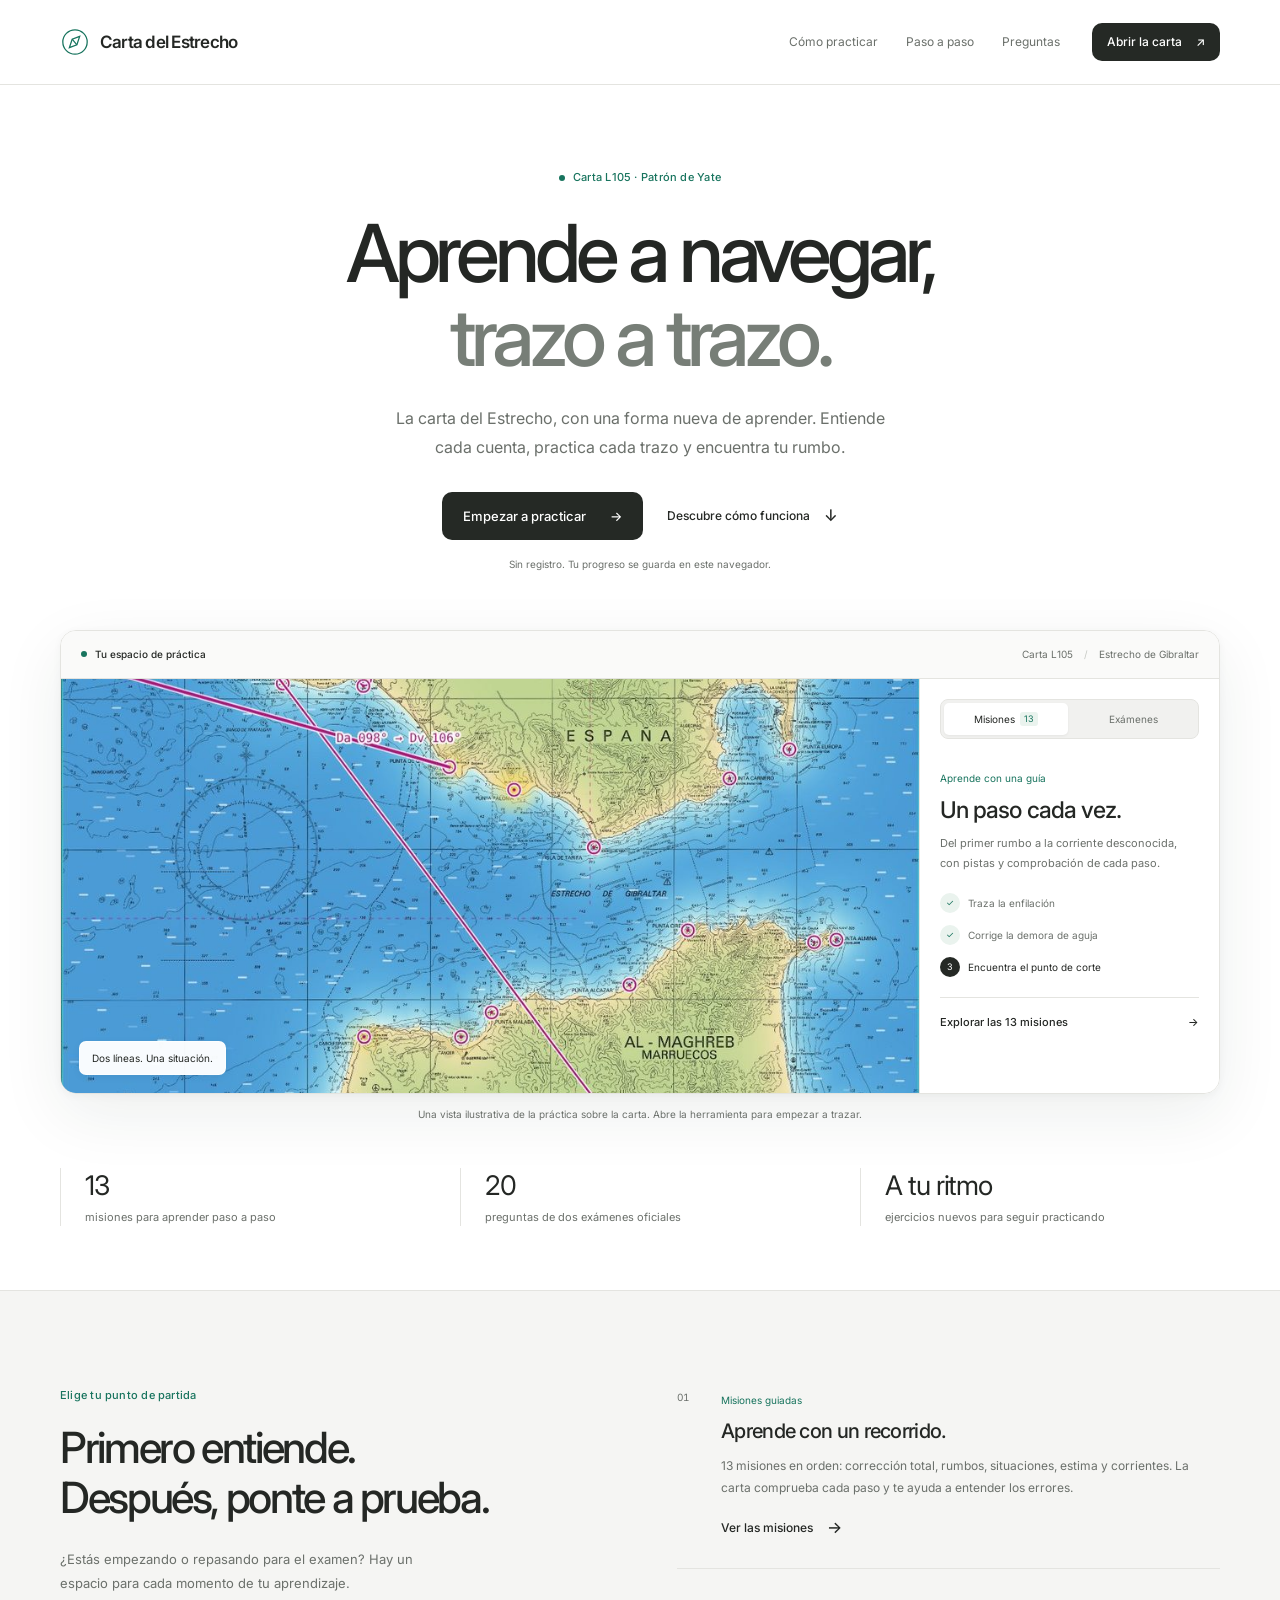
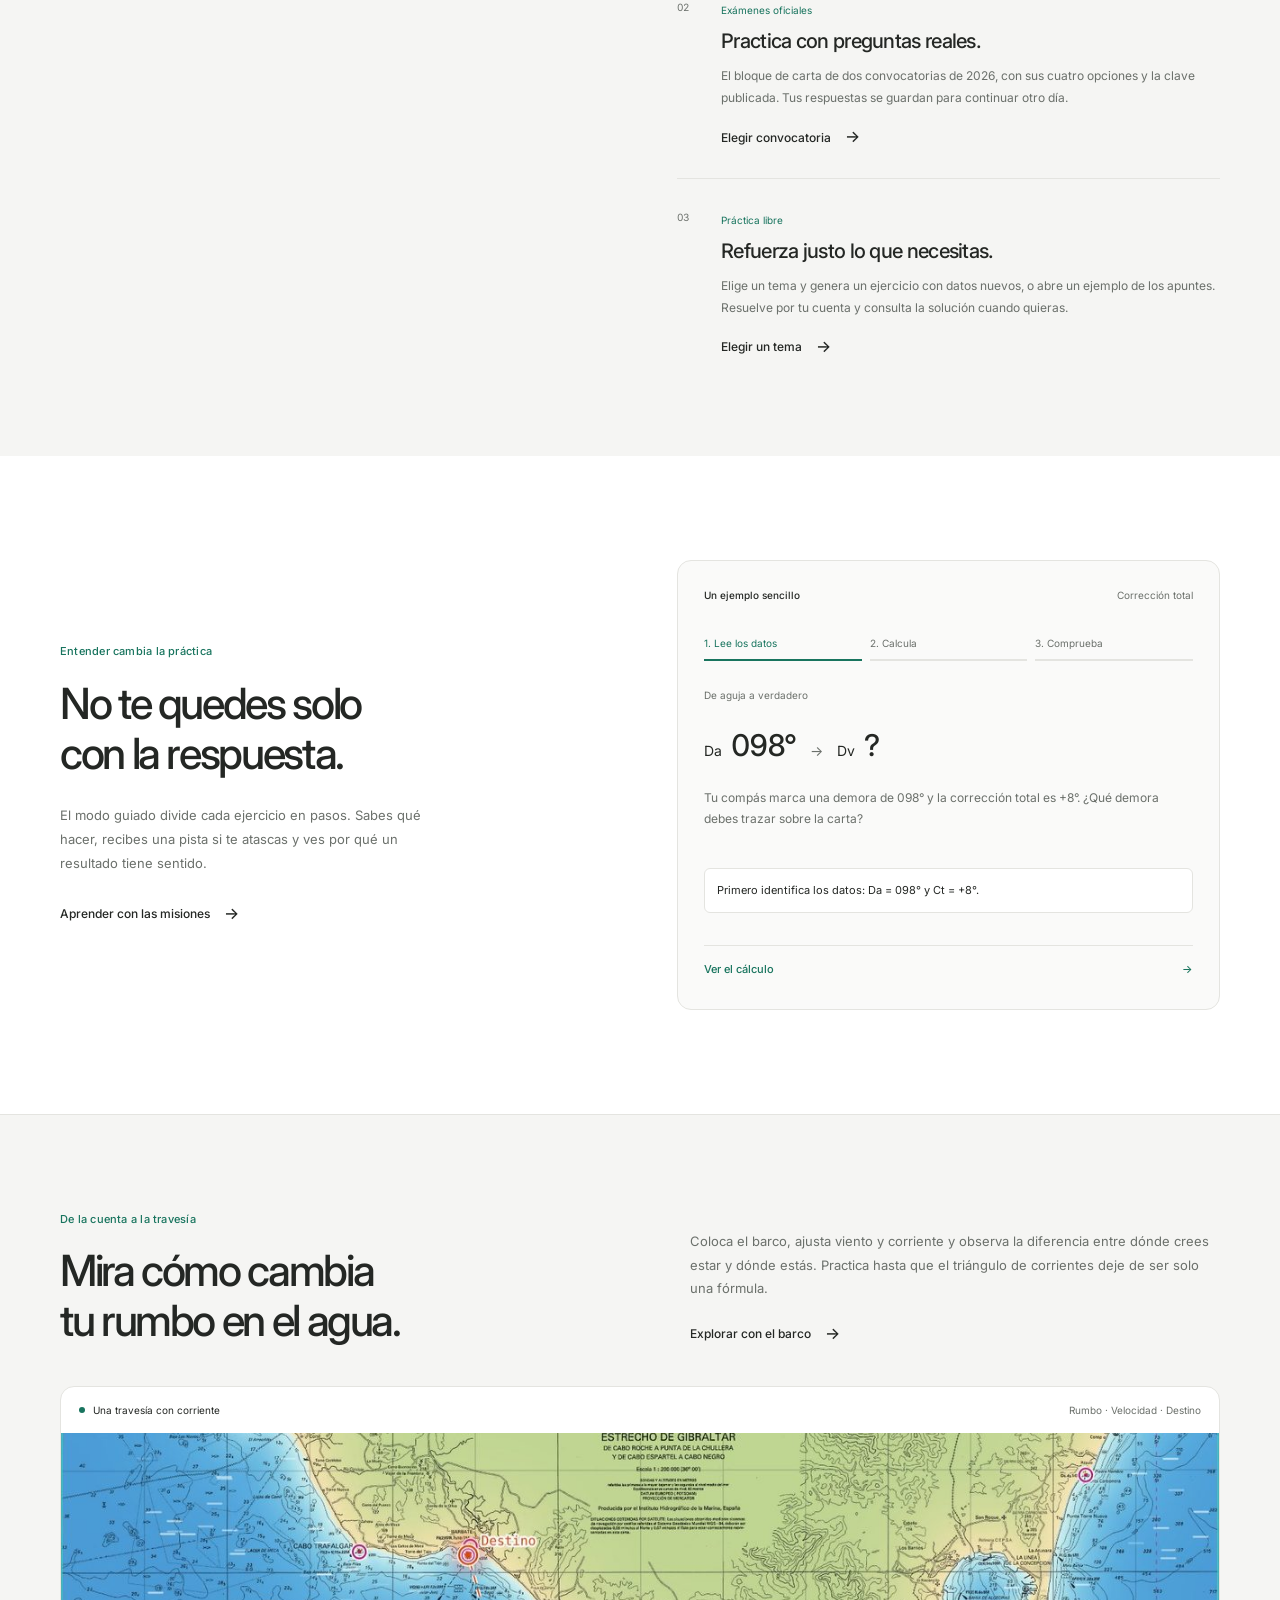
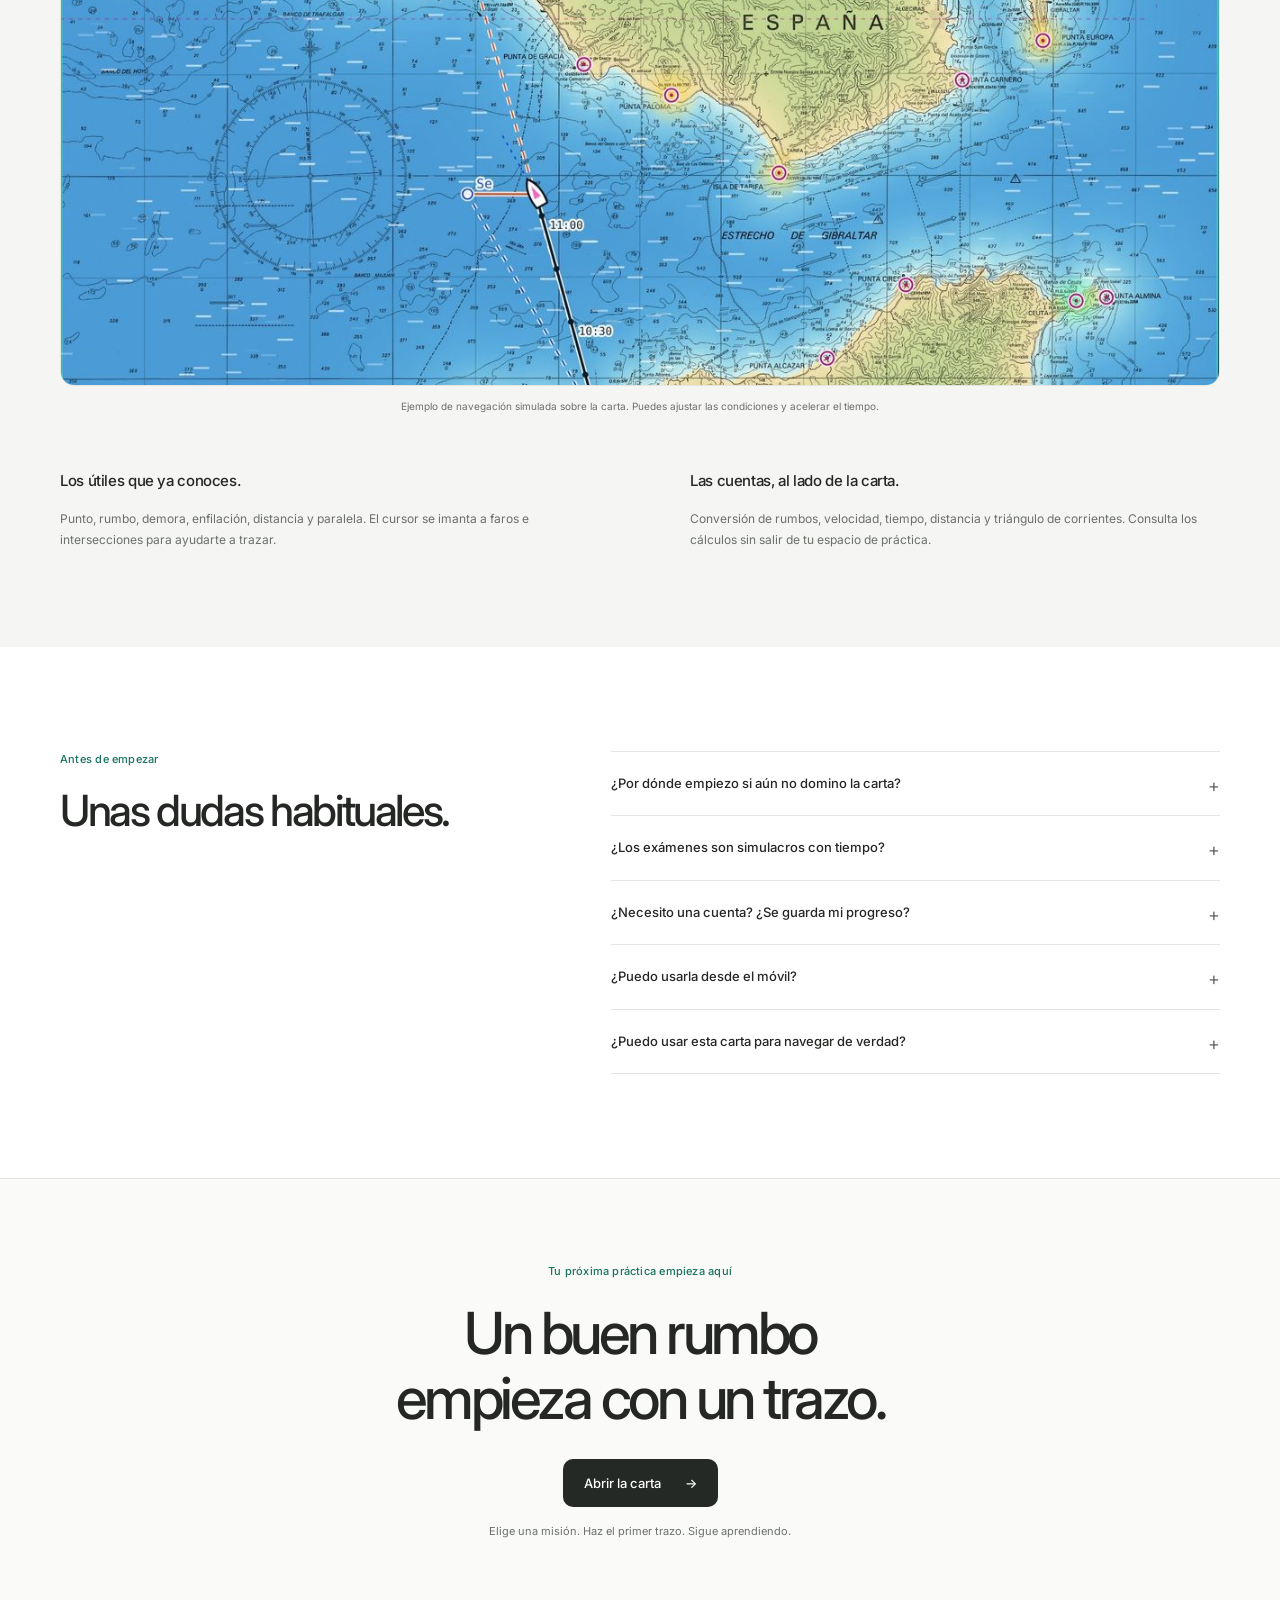
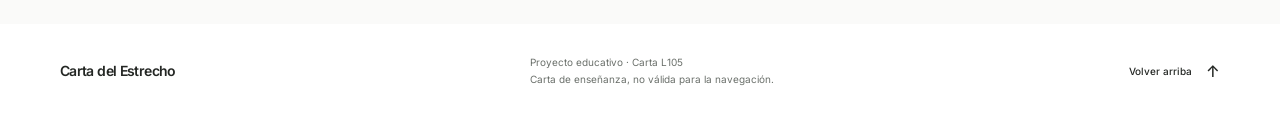
==== index.html @ 41e304f5 "Publicar primera beta de Carta del Estrecho" ====
<!doctype html>
<html lang="es">
<head>
  <meta charset="utf-8">
  <meta name="viewport" content="width=device-width, initial-scale=1">
  <meta name="theme-color" content="#f5f5f3">
  <title>Carta del Estrecho · Aprende a navegar, trazo a trazo</title>
  <meta name="description" content="Practica la carta L105 del Estrecho: 13 misiones guiadas, preguntas oficiales de Patrón de Yate, ejercicios libres y un barco para explorar viento y corriente.">
  <meta property="og:title" content="Carta del Estrecho · Aprende a navegar, trazo a trazo">
  <meta property="og:description" content="Tu espacio de práctica para la carta de Patrón de Yate. Aprende paso a paso o pon a prueba lo que sabes.">
  <meta property="og:image" content="img/guiado.jpg">
  <link rel="preconnect" href="https://fonts.googleapis.com">
  <link rel="preconnect" href="https://fonts.gstatic.com" crossorigin>
  <link href="https://fonts.googleapis.com/css2?family=Inter:wght@400;500;600;700&display=swap" rel="stylesheet">
  <link rel="stylesheet" href="theme.css">
  <link rel="stylesheet" href="styles.css">
  <script src="landing.js" defer></script>
</head>
<body>
  <a class="skip-link" href="#contenido">Saltar al contenido</a>
  <header class="site-header">
    <div class="container header-inner">
      <a class="site-brand" href="index.html" aria-label="Carta del Estrecho, inicio">
        <svg class="brand-symbol" viewBox="0 0 32 32" fill="none" aria-hidden="true"><circle cx="16" cy="16" r="13"/><path d="m21 10-3 9-8 3 3-9 8-3Z"/><path d="m13 13 5 6"/></svg>
        <span>Carta del Estrecho</span>
      </a>
      <nav class="site-nav" aria-label="Navegación principal">
        <a href="#practicar">Cómo practicar</a>
        <a href="#como">Paso a paso</a>
        <a href="#preguntas">Preguntas</a>
      </nav>
      <a class="button button-small" href="carta/index.html">Abrir la carta <span aria-hidden="true">↗</span></a>
    </div>
  </header>

  <main id="contenido">
    <section class="hero container" aria-labelledby="hero-title">
      <div class="hero-copy">
        <p class="eyebrow"><span class="status-dot" aria-hidden="true"></span> Carta L105 · Patrón de Yate</p>
        <h1 id="hero-title">Aprende a navegar,<br><span>trazo a trazo.</span></h1>
        <p class="hero-description">La carta del Estrecho, con una forma nueva de aprender. Entiende cada cuenta, practica cada trazo y encuentra tu rumbo.</p>
        <div class="hero-actions">
          <a class="button" href="carta/index.html#misiones">Empezar a practicar <span aria-hidden="true">→</span></a>
          <a class="text-link" href="#como">Descubre cómo funciona <span aria-hidden="true">↓</span></a>
        </div>
        <p class="hero-note">Sin registro. Tu progreso se guarda en este navegador.</p>
      </div>

      <figure class="product-figure">
        <div class="product-preview">
          <div class="preview-topbar" aria-hidden="true">
            <span class="preview-title"><span class="status-dot"></span> Tu espacio de práctica</span>
            <span>Carta L105 <span class="preview-divider">/</span> Estrecho de Gibraltar</span>
          </div>
          <div class="preview-workspace">
            <div class="preview-chart">
              <svg viewBox="150 270 1018 628" preserveAspectRatio="xMidYMid slice" role="img" aria-label="Ejemplo de una enfilación y una demora trazadas sobre la carta del Estrecho">
                <image href="img/guiado.jpg" x="0" y="0" width="1600" height="1000"/>
              </svg>
              <span class="map-caption">Dos líneas. Una situación.</span>
            </div>
            <div class="preview-notebook">
              <div class="preview-tabs" role="tablist" aria-label="Vista de ejemplo">
                <button id="preview-tab-misiones" role="tab" data-preview="misiones" aria-controls="preview-misiones" aria-selected="true">Misiones <span>13</span></button>
                <button id="preview-tab-examenes" role="tab" data-preview="examenes" aria-controls="preview-examenes" aria-selected="false" tabindex="-1">Exámenes</button>
              </div>
              <div id="preview-misiones" role="tabpanel" aria-labelledby="preview-tab-misiones">
                <span class="preview-kicker">Aprende con una guía</span>
                <h2>Un paso cada vez.</h2>
                <p>Del primer rumbo a la corriente desconocida, con pistas y comprobación de cada paso.</p>
                <ol class="preview-checklist">
                  <li><span aria-hidden="true">✓</span> Traza la enfilación</li>
                  <li><span aria-hidden="true">✓</span> Corrige la demora de aguja</li>
                  <li class="current"><span aria-hidden="true">3</span> Encuentra el punto de corte</li>
                </ol>
                <a class="preview-link" href="carta/index.html#misiones">Explorar las 13 misiones <span aria-hidden="true">→</span></a>
              </div>
              <div id="preview-examenes" role="tabpanel" aria-labelledby="preview-tab-examenes" hidden>
                <span class="preview-kicker">Pon a prueba lo que sabes</span>
                <h2>A tu ritmo.</h2>
                <p>Dos convocatorias de 2026. Preguntas oficiales con cuatro opciones, corrección y ayuda cuando la necesites.</p>
                <div class="preview-exam-list"><span>Abril de 2026 <strong>10 preguntas</strong></span><span>Junio de 2026 <strong>10 preguntas</strong></span></div>
                <a class="preview-link" href="carta/index.html#examenes">Elegir un examen <span aria-hidden="true">→</span></a>
              </div>
            </div>
          </div>
        </div>
        <figcaption>Una vista ilustrativa de la práctica sobre la carta. Abre la herramienta para empezar a trazar.</figcaption>
      </figure>

      <dl class="hero-facts">
        <div><dt>13</dt><dd>misiones para aprender paso a paso</dd></div>
        <div><dt>20</dt><dd>preguntas de dos exámenes oficiales</dd></div>
        <div><dt>A tu ritmo</dt><dd>ejercicios nuevos para seguir practicando</dd></div>
      </dl>
    </section>

    <section id="practicar" class="practice-section section-border" aria-labelledby="practice-title">
      <div class="container practice-layout">
        <div class="section-heading">
          <p class="eyebrow">Elige tu punto de partida</p>
          <h2 id="practice-title">Primero entiende.<br>Después, ponte a prueba.</h2>
          <p>¿Estás empezando o repasando para el examen? Hay un espacio para cada momento de tu aprendizaje.</p>
        </div>
        <div class="practice-paths">
          <article class="practice-path">
            <span class="path-number">01</span>
            <div><span class="path-label">Misiones guiadas</span><h3>Aprende con un recorrido.</h3><p>13 misiones en orden: corrección total, rumbos, situaciones, estima y corrientes. La carta comprueba cada paso y te ayuda a entender los errores.</p><a class="text-link" href="carta/index.html#misiones">Ver las misiones <span aria-hidden="true">→</span></a></div>
          </article>
          <article class="practice-path">
            <span class="path-number">02</span>
            <div><span class="path-label">Exámenes oficiales</span><h3>Practica con preguntas reales.</h3><p>El bloque de carta de dos convocatorias de 2026, con sus cuatro opciones y la clave publicada. Tus respuestas se guardan para continuar otro día.</p><a class="text-link" href="carta/index.html#examenes">Elegir convocatoria <span aria-hidden="true">→</span></a></div>
          </article>
          <article class="practice-path">
            <span class="path-number">03</span>
            <div><span class="path-label">Práctica libre</span><h3>Refuerza justo lo que necesitas.</h3><p>Elige un tema y genera un ejercicio con datos nuevos, o abre un ejemplo de los apuntes. Resuelve por tu cuenta y consulta la solución cuando quieras.</p><a class="text-link" href="carta/index.html#practica">Elegir un tema <span aria-hidden="true">→</span></a></div>
          </article>
        </div>
      </div>
    </section>

    <section id="como" class="how-section container" aria-labelledby="how-title">
      <div class="section-heading how-heading">
        <p class="eyebrow">Entender cambia la práctica</p>
        <h2 id="how-title">No te quedes solo<br>con la respuesta.</h2>
        <p>El modo guiado divide cada ejercicio en pasos. Sabes qué hacer, recibes una pista si te atascas y ves por qué un resultado tiene sentido.</p>
        <a class="text-link" href="carta/index.html#misiones">Aprender con las misiones <span aria-hidden="true">→</span></a>
      </div>
      <div class="guide-demo" aria-label="Ejemplo de cómo funciona la ayuda">
        <div class="demo-topline"><span>Un ejemplo sencillo</span><span>Corrección total</span></div>
        <div class="demo-tabs" role="tablist" aria-label="Pasos del ejemplo">
          <button id="demo-tab-0" role="tab" data-demo="0" aria-controls="demo-panel" aria-selected="true">1. Lee los datos</button>
          <button id="demo-tab-1" role="tab" data-demo="1" aria-controls="demo-panel" aria-selected="false" tabindex="-1">2. Calcula</button>
          <button id="demo-tab-2" role="tab" data-demo="2" aria-controls="demo-panel" aria-selected="false" tabindex="-1">3. Comprueba</button>
        </div>
        <div id="demo-panel" role="tabpanel" aria-labelledby="demo-tab-0" tabindex="0">
          <p class="demo-label" id="demo-label">De aguja a verdadero</p>
          <div class="demo-equation" id="demo-equation">Da <strong>098°</strong> <span>→</span> Dv <strong>?</strong></div>
          <p id="demo-description">Tu compás marca una demora de 098° y la corrección total es +8°. ¿Qué demora debes trazar sobre la carta?</p>
          <div class="demo-feedback" id="demo-feedback">Primero identifica los datos: Da = 098° y Ct = +8°.</div>
        </div>
        <button class="demo-next" id="demo-next">Ver el cálculo <span aria-hidden="true">→</span></button>
      </div>
    </section>

    <section class="simulator-section section-border" aria-labelledby="sim-title">
      <div class="container">
        <div class="simulator-heading">
          <div class="section-heading"><p class="eyebrow">De la cuenta a la travesía</p><h2 id="sim-title">Mira cómo cambia<br>tu rumbo en el agua.</h2></div>
          <div class="simulator-copy"><p>Coloca el barco, ajusta viento y corriente y observa la diferencia entre dónde crees estar y dónde estás. Practica hasta que el triángulo de corrientes deje de ser solo una fórmula.</p><a class="text-link" href="carta/index.html#barco">Explorar con el barco <span aria-hidden="true">→</span></a></div>
        </div>
        <figure class="simulator-figure">
          <div class="simulator-frame">
            <div class="simulator-toolbar"><span><span class="status-dot" aria-hidden="true"></span> Una travesía con corriente</span><span>Rumbo · Velocidad · Destino</span></div>
            <svg viewBox="228 88 1286 757" preserveAspectRatio="xMidYMid slice" role="img" aria-label="Ejemplo del barco navegando desde Tánger hacia Barbate, con su estela, estima y destino">
              <image href="img/barco.jpg" x="0" y="0" width="1600" height="1000"/>
            </svg>
          </div>
          <figcaption>Ejemplo de navegación simulada sobre la carta. Puedes ajustar las condiciones y acelerar el tiempo.</figcaption>
        </figure>
        <div class="tool-notes">
          <div><h3>Los útiles que ya conoces.</h3><p>Punto, rumbo, demora, enfilación, distancia y paralela. El cursor se imanta a faros e intersecciones para ayudarte a trazar.</p></div>
          <div><h3>Las cuentas, al lado de la carta.</h3><p>Conversión de rumbos, velocidad, tiempo, distancia y triángulo de corrientes. Consulta los cálculos sin salir de tu espacio de práctica.</p></div>
        </div>
      </div>
    </section>

    <section id="preguntas" class="faq-section container" aria-labelledby="faq-title">
      <div class="section-heading"><p class="eyebrow">Antes de empezar</p><h2 id="faq-title">Unas dudas habituales.</h2></div>
      <div class="faq-list">
        <details><summary>¿Por dónde empiezo si aún no domino la carta?</summary><p>Abre la pestaña Misiones y empieza por la primera: la corrección total. Las 13 misiones se desbloquean en orden. Tienes indicaciones y pistas para avanzar sin tener que saberlo todo de antemano.</p></details>
        <details><summary>¿Los exámenes son simulacros con tiempo?</summary><p>Son las preguntas del bloque de carta de dos convocatorias oficiales de 2026, en modo práctica: sin cronómetro, con corrección al responder y ayuda opcional. Puedes saltar entre preguntas y continuar más adelante.</p></details>
        <details><summary>¿Necesito una cuenta? ¿Se guarda mi progreso?</summary><p>No necesitas registrarte. Las respuestas, las misiones completadas y los trazados se guardan en este navegador. Si cambias de dispositivo o borras sus datos, ese progreso no se traslada.</p></details>
        <details><summary>¿Puedo usarla desde el móvil?</summary><p>La interfaz se adapta a pantallas pequeñas. Para medir y trazar con más precisión y ver el cuaderno junto a la carta, resulta más cómodo usar un ordenador o una pantalla grande.</p></details>
        <details><summary>¿Puedo usar esta carta para navegar de verdad?</summary><p>Es un proyecto educativo sobre una carta de enseñanza. Sirve para practicar y preparar el bloque de carta de Patrón de Yate; no es válida para la navegación real.</p></details>
      </div>
    </section>

    <section class="closing-section section-border">
      <div class="container closing-inner"><p class="eyebrow">Tu próxima práctica empieza aquí</p><h2>Un buen rumbo<br>empieza con un trazo.</h2><a class="button" href="carta/index.html#misiones">Abrir la carta <span aria-hidden="true">→</span></a><p>Elige una misión. Haz el primer trazo. Sigue aprendiendo.</p></div>
    </section>
  </main>

  <footer class="site-footer container">
    <a class="site-brand" href="index.html">Carta del Estrecho</a>
    <p>Proyecto educativo · Carta L105<br>Carta de enseñanza, no válida para la navegación.</p>
    <a class="text-link" href="#contenido">Volver arriba <span aria-hidden="true">↑</span></a>
  </footer>
</body>
</html>
---- theme.css ----
/* Foundations — shared by the interface and the canvas chrome. */
:root {
  --bg: #f5f5f3;
  --panel: #ffffff;
  --panel2: #f1f1ef;
  --field: #fafaf9;
  --rule: #e4e4e0;
  --rule-hover: #c6c9c4;
  --text: #242724;
  --muted: #6b706b;
  --accent: #18745e;
  --accent-soft: #eaf3ee;
  --mag: #77558a;
  --mag-soft: #f3edf6;
  --ok: #26704d;
  --ok-soft: #eaf5ed;
  --bad: #b33f46;
  --bad-soft: #fbeef0;
  --gold: #8a6828;
  --warning: #8d5725;
  --warning-soft: #faf1e7;
  --primary: #252925;
  --on-primary: #ffffff;
  --on-accent: #ffffff;
  --on-mag: #ffffff;
  --glass: rgba(255, 255, 255, .96);
  --shadow: 0 8px 28px rgba(24, 32, 26, .08), 0 2px 6px rgba(24, 32, 26, .04);
  --radius-sm: 6px;
  --radius: 10px;
  --radius-lg: 14px;
  --f-ui: "Inter", -apple-system, BlinkMacSystemFont, "Segoe UI", sans-serif;
  --f-mono: ui-monospace, "SFMono-Regular", Menlo, Consolas, monospace;
  color-scheme: light;
}

body[data-tema="noche"] {
  --bg: #171b19;
  --panel: #202522;
  --panel2: #2b322d;
  --field: #252b27;
  --rule: #373e39;
  --rule-hover: #59655d;
  --text: #ecefeb;
  --muted: #a7b0a8;
  --accent: #8dc9af;
  --accent-soft: #2b4036;
  --mag: #c4a7d4;
  --mag-soft: #3a2e42;
  --ok: #91cda7;
  --ok-soft: #283e30;
  --bad: #efa3a9;
  --bad-soft: #482e33;
  --gold: #d6bc80;
  --warning: #e5bb8d;
  --warning-soft: #403326;
  --primary: #ecefeb;
  --on-primary: #202522;
  --on-accent: #173528;
  --on-mag: #30223a;
  --glass: rgba(32, 37, 34, .96);
  --shadow: 0 8px 28px rgba(0, 0, 0, .22), 0 2px 6px rgba(0, 0, 0, .12);
  color-scheme: dark;
}
---- styles.css ----
/* Landing layout. Colors, fonts and radii are shared with the chart in theme.css. */
* { box-sizing: border-box; }
html { scroll-behavior: smooth; scroll-padding-top: 100px; }
body {
  margin: 0;
  background: var(--panel);
  color: var(--text);
  font: 15px/1.6 var(--f-ui);
  -webkit-font-smoothing: antialiased;
}
a { color: inherit; text-decoration: none; }
button { font: inherit; color: inherit; cursor: pointer; }
button, a { -webkit-tap-highlight-color: transparent; touch-action: manipulation; }
button:disabled { cursor: default; }
img, svg { display: block; max-width: 100%; }
figure, p { margin: 0; }
button[hidden], [role="tabpanel"][hidden] { display: none; }
:focus-visible { outline: 2px solid var(--accent); outline-offset: 5px; }
::selection { color: var(--accent); background: var(--accent-soft); }
.container { width: min(1160px, calc(100% - 80px)); margin-inline: auto; }
.section-border { border-top: 1px solid var(--rule); }
.skip-link { position: fixed; top: 12px; left: 12px; z-index: 20; padding: 10px 16px; color: var(--on-primary); background: var(--primary); border-radius: var(--radius); transform: translateY(-160%); }
.skip-link:focus { transform: translateY(0); }

/* Quiet navigation, with the chart always one click away. */
.site-header { position: sticky; top: 0; z-index: 10; background: var(--glass); border-bottom: 1px solid var(--rule); backdrop-filter: blur(16px); }
.header-inner { min-height: 84px; display: flex; align-items: center; gap: 32px; justify-content: space-between; }
.site-brand { display: inline-flex; align-items: center; gap: 10px; font-size: 17px; font-weight: 600; line-height: 1.2; letter-spacing: -.045em; }
.brand-symbol { width: 30px; height: 30px; stroke: var(--accent); stroke-width: 1.35; flex-shrink: 0; }
.site-nav { display: flex; gap: 28px; margin-left: auto; font-size: 12px; color: var(--muted); }
.site-nav a:hover, .text-link:hover { color: var(--accent); }
.button { display: inline-flex; justify-content: center; align-items: center; gap: 24px; min-height: 48px; padding: 12px 20px; border: 1px solid transparent; border-radius: var(--radius); background: var(--primary); color: var(--on-primary); font-size: 13px; font-weight: 500; line-height: 1.4; }
.button:hover { background: #3e453f; }
.button-small { min-height: 38px; padding: 8px 14px; gap: 14px; font-size: 12px; }
.text-link { display: inline-flex; align-items: center; gap: 14px; font-size: 12px; font-weight: 500; }
.text-link span { font-size: 16px; }
.eyebrow { display: flex; align-items: center; gap: 8px; color: var(--accent); font-size: 11px; font-weight: 500; letter-spacing: .02em; }
.status-dot { display: inline-block; flex-shrink: 0; width: 6px; height: 6px; border-radius: 50%; background: var(--accent); }

/* The actual chart imagery anchors the hero. */
.hero { padding-top: 84px; }
.hero-copy { max-width: 760px; margin: 0 auto; text-align: center; }
.hero .eyebrow { justify-content: center; }
h1 { margin: 24px 0; font-size: clamp(46px, 6.4vw, 80px); font-weight: 500; line-height: 1.06; letter-spacing: -.065em; }
h1 span { color: #777e77; }
.hero-description { max-width: 520px; margin-inline: auto; color: var(--muted); font-size: 16px; line-height: 1.8; text-wrap: pretty; }
.hero-actions { display: flex; flex-wrap: wrap; align-items: center; justify-content: center; gap: 16px 24px; margin-top: 30px; }
.hero-note { margin-top: 16px; color: var(--muted); font-size: 10px; }
.product-figure { margin-top: 58px; }
.product-preview { overflow: hidden; border: 1px solid var(--rule); border-radius: 16px; box-shadow: 0 20px 64px rgba(31, 46, 37, .08), 0 2px 8px rgba(31, 46, 37, .04); }
.preview-topbar { min-height: 48px; display: flex; align-items: center; justify-content: space-between; gap: 12px; padding: 12px 20px; background: var(--field); border-bottom: 1px solid var(--rule); color: var(--muted); font-size: 10px; }
.preview-title { display: inline-flex; align-items: center; gap: 8px; color: var(--text); font-weight: 500; }
.preview-divider { padding: 0 8px; color: var(--rule-hover); }
.preview-workspace { display: grid; grid-template-columns: minmax(0, 1fr) 300px; }
.preview-chart { position: relative; min-width: 0; min-height: 414px; overflow: hidden; background: #9cc2d2; }
.preview-chart > svg { width: 100%; height: 100%; position: absolute; inset: 0; }
.map-caption { position: absolute; bottom: 18px; left: 18px; padding: 8px 12px; border: 1px solid rgba(255, 255, 255, .6); border-radius: 7px; background: var(--glass); color: var(--text); font-size: 10px; box-shadow: 0 2px 8px rgba(0, 0, 0, .05); }
.preview-notebook { padding: 20px; border-left: 1px solid var(--rule); background: var(--panel); }
.preview-tabs { display: flex; gap: 4px; padding: 3px; margin-bottom: 26px; border: 1px solid var(--rule); border-radius: 8px; background: var(--panel2); }
.preview-tabs button { display: flex; align-items: center; justify-content: center; gap: 5px; flex: 1; min-height: 32px; padding: 5px; border: 0; border-radius: 5px; background: none; color: var(--muted); font-size: 10px; }
.preview-tabs button[aria-selected="true"] { background: var(--panel); color: var(--text); box-shadow: 0 1px 3px rgba(0, 0, 0, .05); }
.preview-tabs button span { padding: 0 4px; border-radius: 3px; background: var(--accent-soft); color: var(--accent); font-size: 9px; }
.preview-kicker { color: var(--accent); font-size: 10px; }
.preview-notebook h2 { margin: 8px 0 10px; font-size: 23px; font-weight: 500; letter-spacing: -.04em; line-height: 1.2; }
.preview-notebook p { color: var(--muted); font-size: 11px; line-height: 1.75; }
.preview-checklist { display: grid; gap: 12px; margin: 20px 0; padding: 0; list-style: none; font-size: 10px; color: var(--muted); }
.preview-checklist li { display: flex; align-items: center; gap: 8px; }
.preview-checklist li > span { display: grid; place-items: center; flex: 0 0 20px; height: 20px; border-radius: 50%; background: var(--accent-soft); color: var(--accent); font-size: 9px; }
.preview-checklist .current { color: var(--text); }
.preview-checklist .current > span { background: var(--primary); color: var(--on-primary); }
.preview-link { display: flex; align-items: center; justify-content: space-between; gap: 8px; padding-top: 16px; border-top: 1px solid var(--rule); font-size: 11px; font-weight: 500; }
.preview-link:hover { color: var(--accent); }
.preview-exam-list { display: grid; margin: 18px 0; gap: 8px; }
.preview-exam-list > span { display: grid; gap: 4px; padding: 10px 12px; border: 1px solid var(--rule); border-radius: var(--radius-sm); font-size: 11px; }
.preview-exam-list strong { color: var(--muted); font-size: 10px; font-weight: 400; }
figcaption { margin-top: 12px; text-align: center; font-size: 10px; color: var(--muted); }
.hero-facts { display: grid; grid-template-columns: repeat(3, minmax(0, 1fr)); gap: 40px; margin: 46px 0 0; padding: 0 0 64px; }
.hero-facts > div { padding-left: 24px; border-left: 1px solid var(--rule); }
.hero-facts dt { font-size: 27px; line-height: 1.3; letter-spacing: -.04em; }
.hero-facts dd { margin: 6px 0 0; font-size: 11px; color: var(--muted); }

/* Three distinct learning paths, rather than a long mixed feature list. */
.practice-section { padding: 96px 0; background: var(--bg); }
.practice-layout { display: grid; grid-template-columns: minmax(0, 1fr) minmax(0, 1.05fr); gap: 100px; }
.section-heading h2 { margin: 18px 0 24px; font-size: clamp(30px, 3.5vw, 43px); font-weight: 500; line-height: 1.16; letter-spacing: -.055em; text-wrap: balance; }
.section-heading > p:not(.eyebrow) { max-width: 390px; color: var(--muted); font-size: 13px; line-height: 1.85; }
.practice-paths { display: grid; }
.practice-path { display: grid; grid-template-columns: 28px minmax(0, 1fr); gap: 16px; padding: 28px 0; border-top: 1px solid var(--rule); }
.practice-path:first-child { padding-top: 0; border-top: 0; }
.practice-path:last-child { padding-bottom: 0; }
.path-number { padding-top: 2px; font-size: 10px; color: var(--muted); font-variant-numeric: tabular-nums; }
.path-label { font-size: 10px; color: var(--accent); }
.practice-path h3 { margin: 6px 0 10px; font-size: 20px; font-weight: 500; line-height: 1.4; letter-spacing: -.035em; }
.practice-path p { color: var(--muted); font-size: 12px; line-height: 1.8; }
.practice-path .text-link { margin-top: 16px; }

/* A small, working example makes the guided flow concrete. */
.how-section { display: grid; grid-template-columns: minmax(0, 1fr) minmax(0, 1.05fr); align-items: center; gap: 100px; padding-block: 104px; }
.how-heading .text-link { margin-top: 26px; }
.guide-demo { padding: 26px; border: 1px solid var(--rule); border-radius: var(--radius-lg); background: var(--field); }
.demo-topline { display: flex; flex-wrap: wrap; justify-content: space-between; gap: 8px; font-size: 10px; color: var(--muted); }
.demo-topline > span:first-child { color: var(--text); font-weight: 500; }
.demo-tabs { display: grid; grid-template-columns: repeat(3, minmax(0, 1fr)); gap: 8px; margin-top: 24px; }
.demo-tabs button { padding: 8px 0; border: 0; border-bottom: 2px solid var(--rule); background: none; color: var(--muted); font-size: 10px; text-align: left; }
.demo-tabs button[aria-selected="true"] { color: var(--accent); border-color: var(--accent); }
.demo-label { margin-top: 26px; color: var(--muted); font-size: 10px; }
.demo-equation { display: flex; flex-wrap: wrap; align-items: baseline; gap: 9px; margin: 18px 0; font-size: 14px; }
.demo-equation strong { font-size: 30px; font-weight: 500; letter-spacing: -.04em; font-variant-numeric: tabular-nums; }
.demo-equation > span { color: var(--muted); padding: 0 5px; }
#demo-panel { min-height: 240px; }
#demo-description { min-height: 63px; color: var(--muted); font-size: 12px; line-height: 1.75; }
.demo-feedback { padding: 12px; margin-top: 18px; border: 1px solid var(--rule); border-radius: var(--radius-sm); background: var(--panel); font-size: 11px; line-height: 1.7; }
.demo-feedback.is-correct { border-color: transparent; background: var(--ok-soft); color: var(--ok); }
.demo-next { display: flex; justify-content: space-between; align-items: center; gap: 12px; width: 100%; min-height: 38px; padding: 10px 0 0; margin-top: 18px; border: 0; border-top: 1px solid var(--rule); background: none; color: var(--accent); font-size: 11px; font-weight: 500; }

/* The simulator gets a real chart example and its own place in the story. */
.simulator-section { padding-block: 96px; background: var(--bg); }
.simulator-heading { display: grid; grid-template-columns: 1fr 1fr; align-items: end; gap: 100px; margin-bottom: 40px; }
.simulator-heading h2 { margin-bottom: 0; }
.simulator-copy > p { color: var(--muted); font-size: 13px; line-height: 1.8; }
.simulator-copy .text-link { margin-top: 20px; }
.simulator-frame { overflow: hidden; border: 1px solid var(--rule); border-radius: var(--radius-lg); background: var(--panel); }
.simulator-toolbar { min-height: 46px; display: flex; flex-wrap: wrap; align-items: center; justify-content: space-between; gap: 10px; padding: 12px 18px; font-size: 10px; }
.simulator-toolbar > span:first-child { display: inline-flex; align-items: center; gap: 8px; }
.simulator-toolbar > span:last-child { color: var(--muted); }
.simulator-frame > svg { width: 100%; aspect-ratio: 2.1; }
.tool-notes { display: grid; grid-template-columns: 1fr 1fr; gap: 100px; margin-top: 40px; }
.tool-notes h3 { font-size: 15px; font-weight: 500; letter-spacing: -.025em; }
.tool-notes p { color: var(--muted); font-size: 12px; line-height: 1.8; }

/* Details stay native, accessible and useful without JavaScript. */
.faq-section { display: grid; grid-template-columns: minmax(0, .85fr) minmax(0, 1.15fr); gap: 100px; padding-block: 104px; }
.faq-list details { border-bottom: 1px solid var(--rule); }
.faq-list details:first-child { border-top: 1px solid var(--rule); }
.faq-list summary { position: relative; list-style: none; padding: 22px 28px 22px 0; cursor: pointer; font-size: 13px; font-weight: 500; line-height: 1.5; }
.faq-list summary::-webkit-details-marker { display: none; }
.faq-list summary::after { position: absolute; top: 20px; right: 0; content: "+"; font-size: 18px; font-weight: 400; color: var(--muted); }
.faq-list details[open] summary::after { content: "−"; }
.faq-list details p { padding: 0 24px 24px 0; color: var(--muted); font-size: 12px; line-height: 1.85; }
.closing-section { padding-block: 84px; background: var(--field); }
.closing-inner { text-align: center; }
.closing-inner .eyebrow { justify-content: center; }
.closing-inner h2 { margin: 20px 0 28px; font-size: clamp(36px, 4.8vw, 58px); font-weight: 500; letter-spacing: -.06em; line-height: 1.12; }
.closing-inner > p:last-child { margin-top: 16px; font-size: 11px; color: var(--muted); }
.site-footer { display: flex; flex-wrap: wrap; align-items: center; justify-content: space-between; gap: 24px; padding-block: 30px; }
.site-footer .site-brand { font-size: 14px; }
.site-footer > p { font-size: 10px; line-height: 1.7; color: var(--muted); }
.site-footer .text-link { font-size: 10px; }

@media (max-width: 1000px) {
  .container { width: calc(100% - 48px); }
  .header-inner { gap: 24px; }
  .site-nav { gap: 18px; }
  .practice-layout, .how-section, .simulator-heading, .faq-section { gap: 48px; }
  .tool-notes { gap: 48px; }
  .preview-workspace { grid-template-columns: minmax(0, 1fr) 270px; }
  .preview-notebook { padding: 18px; }
}

@media (max-width: 760px) {
  .site-nav { display: none; }
  .header-inner { min-height: 70px; }
  .site-brand { font-size: 16px; }
  .hero { padding-top: 58px; }
  h1 { font-size: clamp(40px, 7vw, 58px); }
  .hero-description { max-width: 440px; font-size: 14px; }
  .product-figure { margin-top: 40px; }
  .preview-workspace { grid-template-columns: minmax(0, 1fr) 240px; }
  .preview-chart { min-height: 410px; }
  .preview-topbar > span:last-child { display: none; }
  .hero-facts { gap: 18px; padding-bottom: 48px; }
  .hero-facts > div { padding-left: 14px; }
  .hero-facts dt { font-size: 23px; }
  .hero-facts dd { font-size: 10px; }
  .practice-section, .simulator-section { padding-block: 64px; }
  .practice-layout, .how-section, .simulator-heading, .faq-section { grid-template-columns: minmax(0, 1fr); gap: 36px; }
  .how-section, .faq-section { padding-block: 64px; }
  .section-heading h2 { max-width: 480px; font-size: 35px; }
  .section-heading > p:not(.eyebrow) { max-width: 500px; }
  .how-heading .text-link { margin-top: 18px; }
  .practice-paths { max-width: 560px; }
  .guide-demo { max-width: 560px; }
  .simulator-heading { gap: 24px; }
  .simulator-copy { max-width: 500px; }
  .tool-notes { gap: 30px; }
  .simulator-frame > svg { aspect-ratio: 1.7; }
  .site-footer { gap: 18px; }
}

@media (max-width: 520px) {
  .container { width: calc(100% - 36px); }
  .header-inner { gap: 12px; min-height: 66px; }
  .site-brand { font-size: 14px; gap: 7px; }
  .brand-symbol { width: 24px; height: 24px; }
  .button-small { font-size: 10px; padding: 8px 10px; gap: 8px; }
  .hero { padding-top: 44px; }
  h1 { font-size: clamp(36px, 9vw, 48px); margin: 20px -6px; }
  .hero-description { font-size: 13px; }
  .hero-actions { flex-direction: column; gap: 18px; }
  .hero-note { font-size: 9px; }
  .product-preview { border-radius: 12px; }
  .preview-topbar { min-height: 40px; padding: 10px 14px; }
  .preview-workspace { grid-template-columns: minmax(0, 1fr); }
  .preview-chart { min-height: 225px; }
  .map-caption { bottom: 12px; left: 12px; font-size: 9px; }
  .preview-notebook { border-top: 1px solid var(--rule); border-left: 0; padding: 18px; }
  .preview-tabs { margin-bottom: 18px; }
  .preview-notebook h2 { font-size: 22px; }
  .preview-checklist { margin: 16px 0; gap: 8px; }
  .preview-notebook p { font-size: 12px; }
  .preview-exam-list { grid-template-columns: repeat(2, minmax(0, 1fr)); }
  figcaption { font-size: 9px; line-height: 1.7; }
  .hero-facts { grid-template-columns: repeat(2, minmax(0, 1fr)); gap: 24px; margin-top: 32px; }
  .hero-facts > div:last-child { grid-column: 1 / -1; }
  .hero-facts dt { font-size: 23px; }
  .hero-facts > div:last-child dt { font-size: 18px; }
  .hero-facts dd { font-size: 11px; }
  .section-heading h2 { font-size: 31px; margin-block: 14px 20px; }
  .practice-path { gap: 10px; grid-template-columns: 22px minmax(0, 1fr); }
  .practice-path h3 { font-size: 19px; }
  .guide-demo { padding: 18px; }
  .demo-equation { gap: 7px; font-size: 12px; }
  .demo-equation strong { font-size: 26px; }
  .demo-tabs { gap: 6px; }
  .demo-tabs button { font-size: 9px; }
  #demo-panel { min-height: 250px; }
  .simulator-toolbar { padding: 12px; }
  .simulator-toolbar > span:last-child { display: none; }
  .simulator-frame > svg { aspect-ratio: 1.3; }
  .tool-notes { grid-template-columns: minmax(0, 1fr); gap: 12px; margin-top: 24px; }
  .tool-notes h3 { margin-bottom: 8px; }
  .closing-section { padding-block: 64px; }
  .closing-inner h2 { font-size: 36px; }
  .site-footer > p { flex-basis: 100%; order: 3; }
  .site-footer { padding-block: 24px; }
}

@media (prefers-reduced-motion: reduce) {
  html { scroll-behavior: auto; }
}
@media (prefers-reduced-motion: no-preference) {
  .button, .text-link, button { transition: background-color .15s, color .15s, border-color .15s; }
}
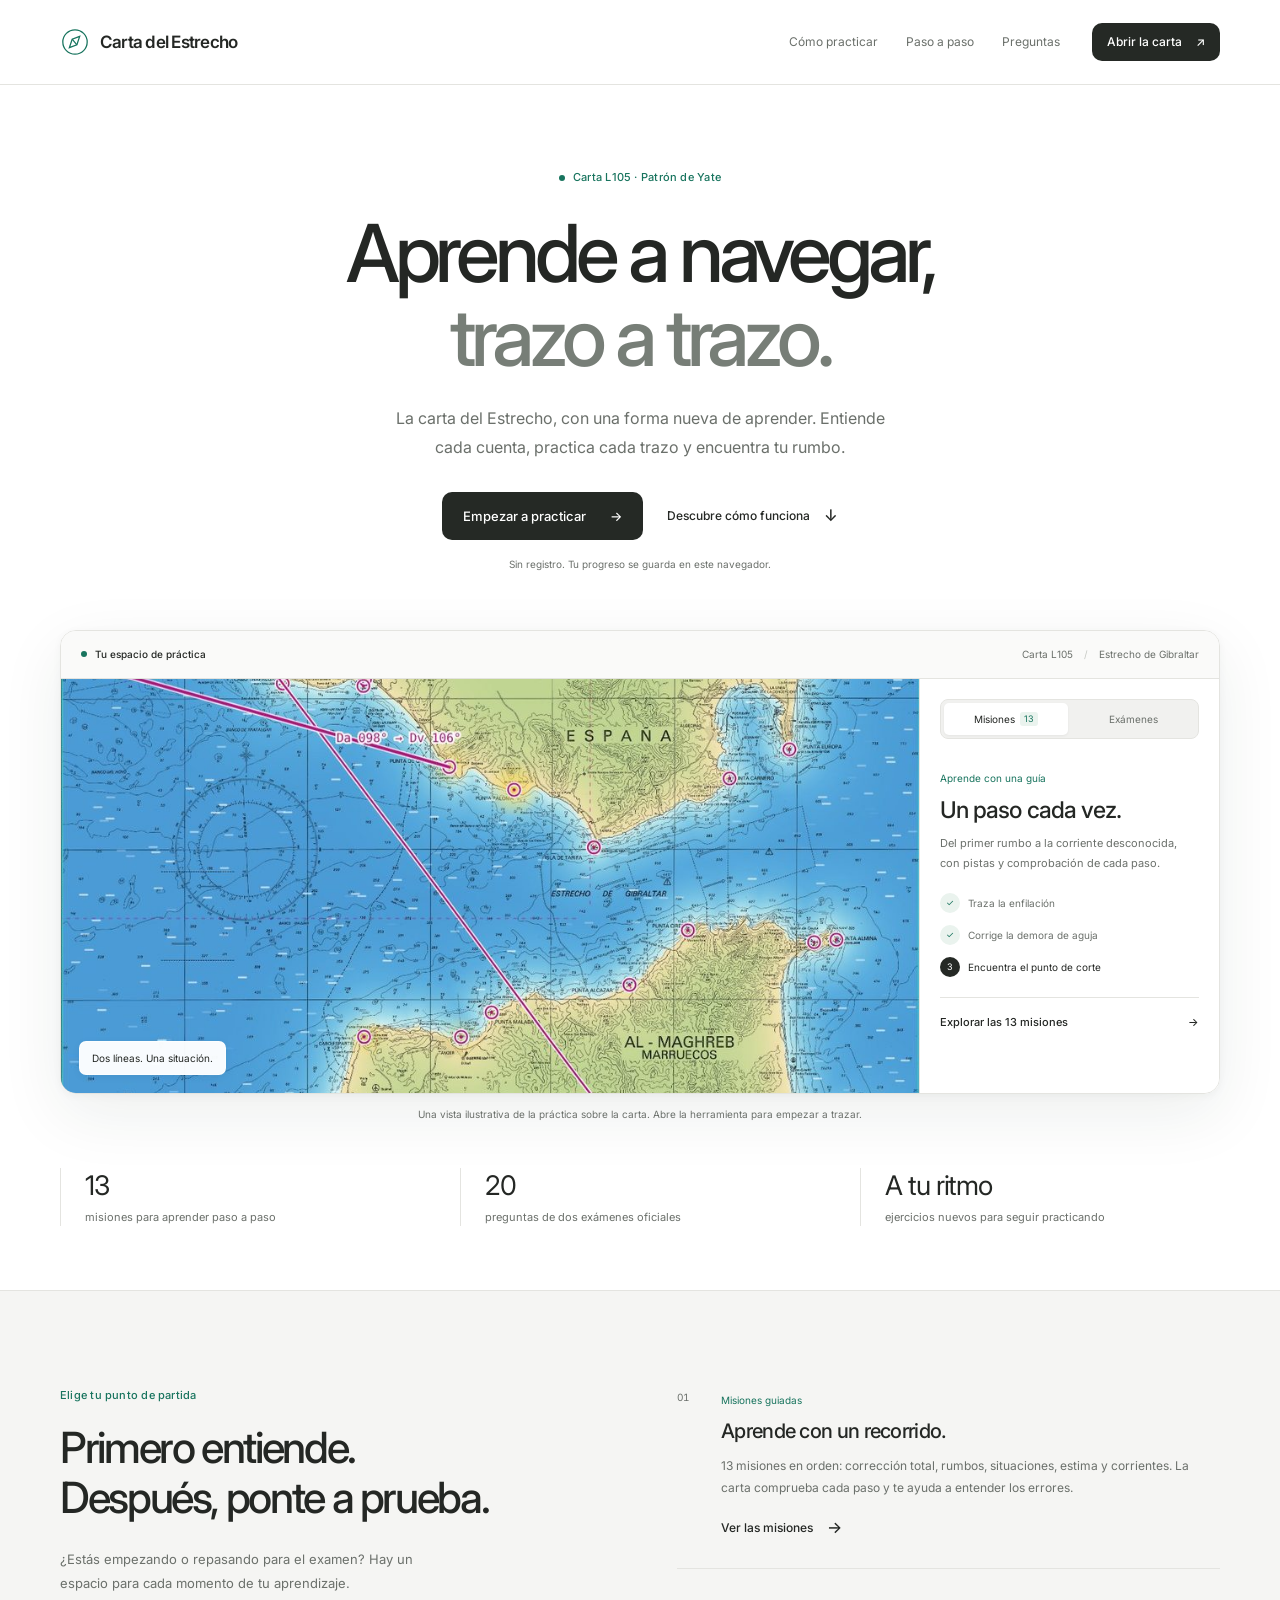
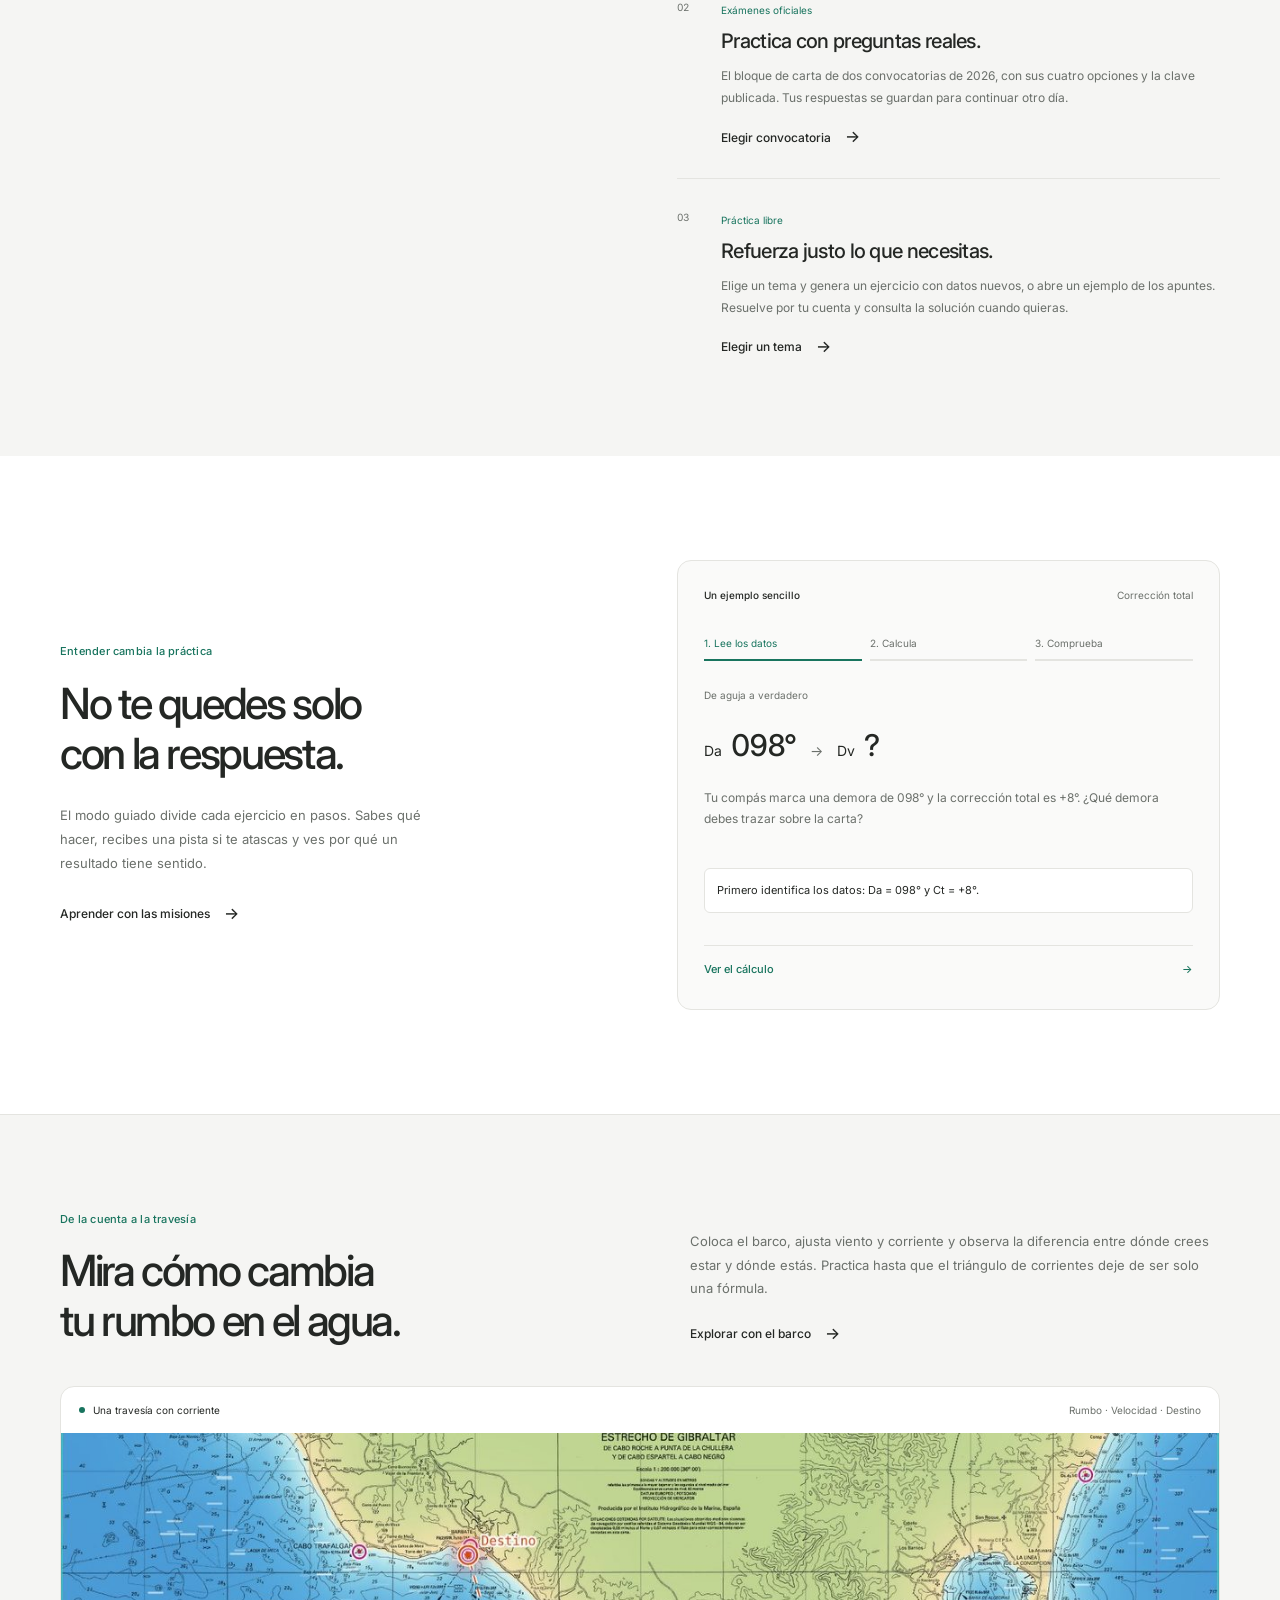
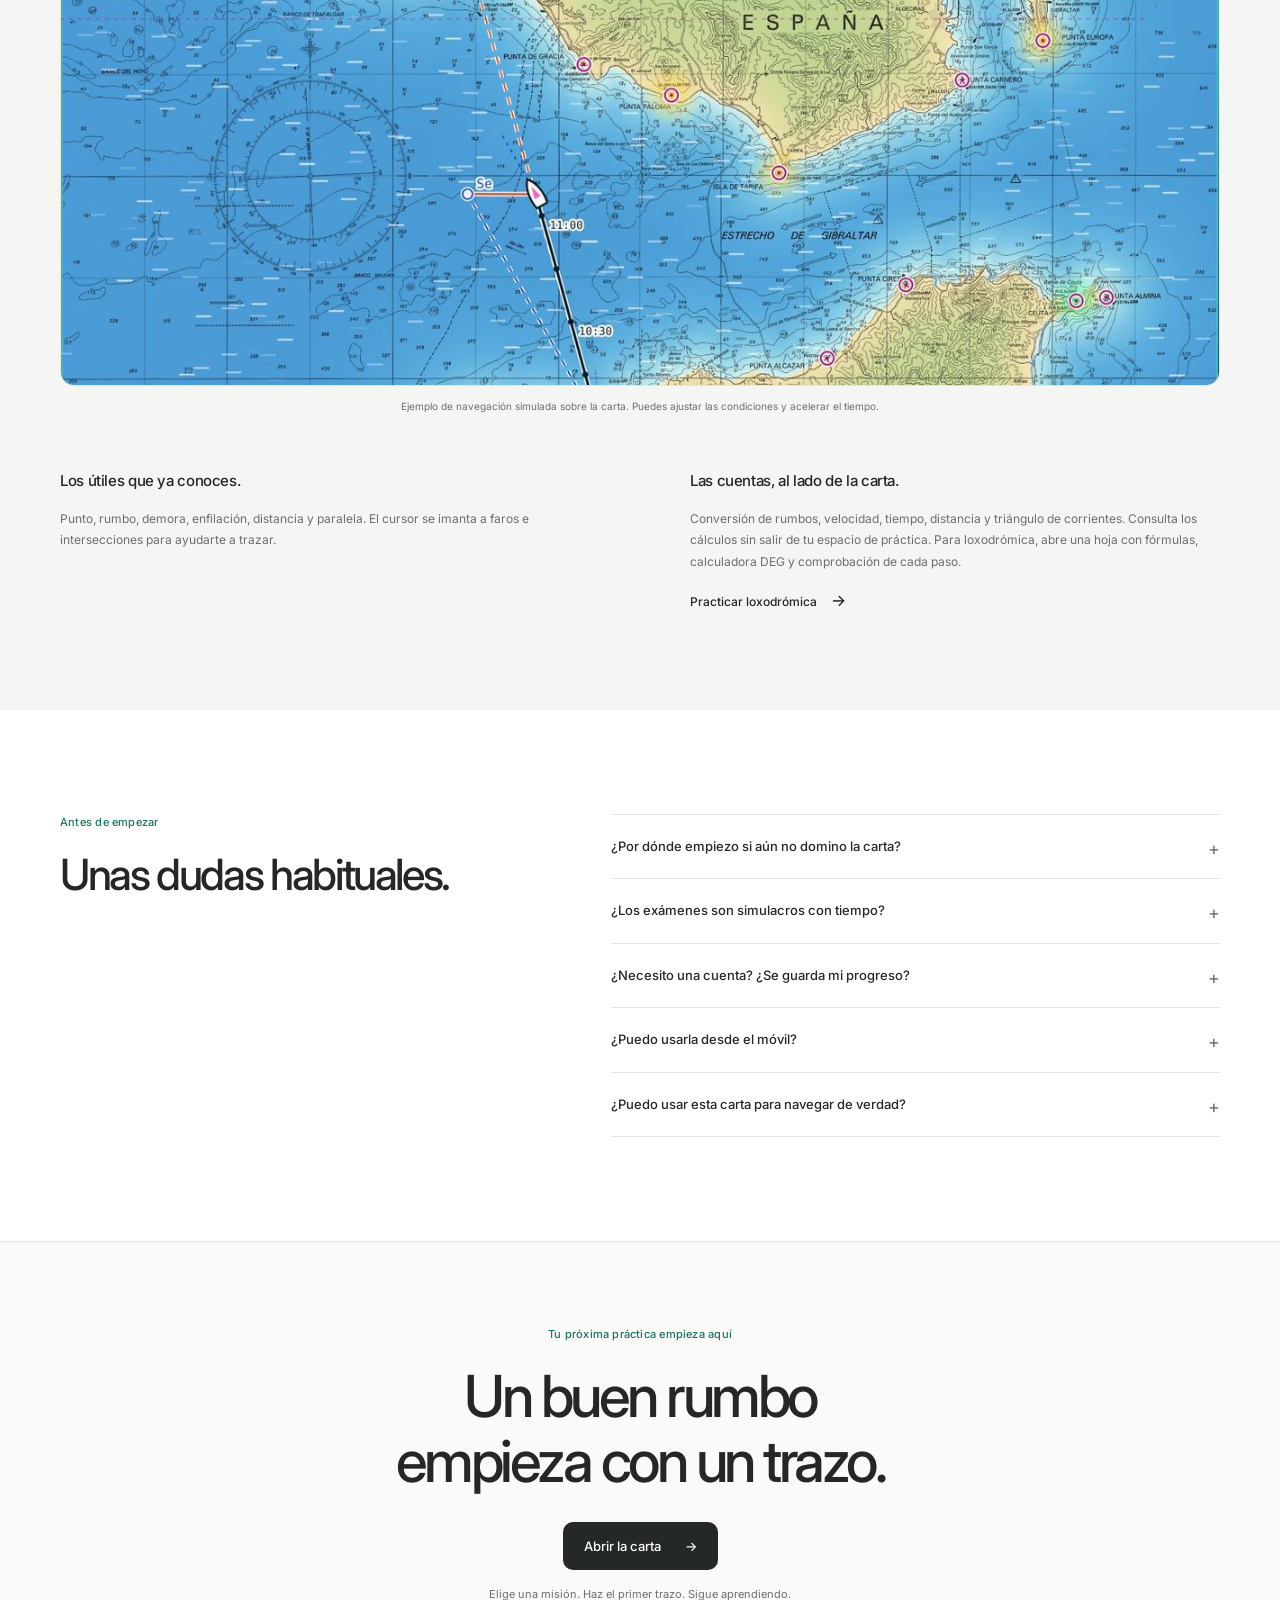
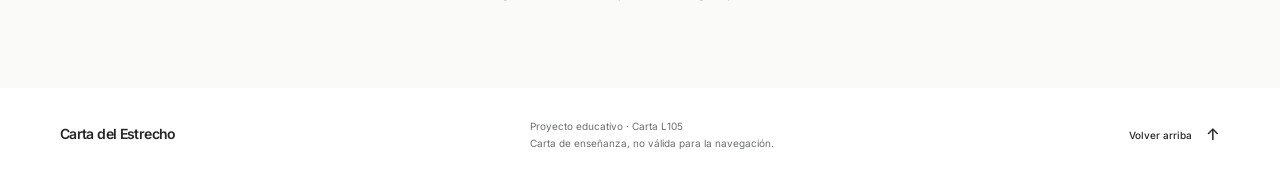
==== commit 1e1fec55: "Añadir hoja de trabajo de loxodrómica con cálculo guiado" ====
--- a/index.html
+++ b/index.html
@@ -160,7 +160,7 @@
         </figure>
         <div class="tool-notes">
           <div><h3>Los útiles que ya conoces.</h3><p>Punto, rumbo, demora, enfilación, distancia y paralela. El cursor se imanta a faros e intersecciones para ayudarte a trazar.</p></div>
-          <div><h3>Las cuentas, al lado de la carta.</h3><p>Conversión de rumbos, velocidad, tiempo, distancia y triángulo de corrientes. Consulta los cálculos sin salir de tu espacio de práctica.</p></div>
+          <div><h3>Las cuentas, al lado de la carta.</h3><p>Conversión de rumbos, velocidad, tiempo, distancia y triángulo de corrientes. Consulta los cálculos sin salir de tu espacio de práctica. Para loxodrómica, abre una hoja con fórmulas, calculadora DEG y comprobación de cada paso.</p><a class="text-link" href="carta/index.html#loxodromica">Practicar loxodrómica <span aria-hidden="true">→</span></a></div>
         </div>
       </div>
     </section>
--- a/styles.css
+++ b/styles.css
@@ -241,3 +241,5 @@
 @media (prefers-reduced-motion: no-preference) {
   .button, .text-link, button { transition: background-color .15s, color .15s, border-color .15s; }
 }
+
+.tool-notes .text-link { margin-top: 16px; }
